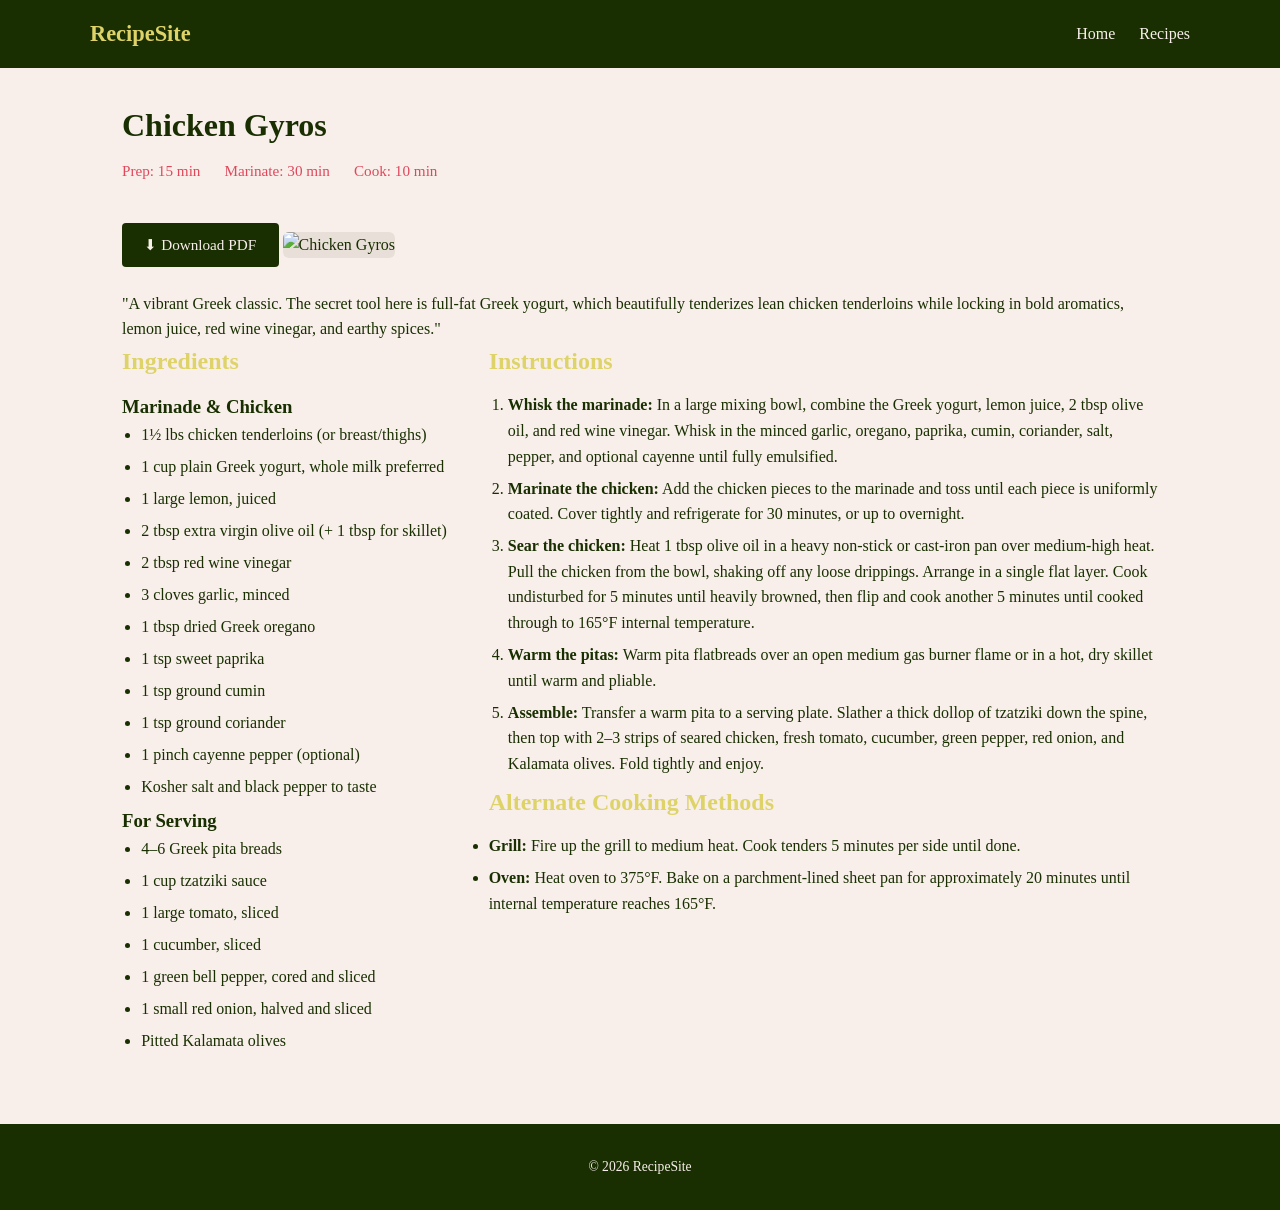
==== chicken-gyros.html @ 51a6a679 "initial commit" ====
<!DOCTYPE html>
<html lang="en">
<head>
  <meta charset="UTF-8" />
  <meta name="viewport" content="width=device-width, initial-scale=1.0" />
  <title>Chicken Gyros — Recipe Site</title>
  <link rel="stylesheet" href="css/style.css" />
</head>
<body>
  <header>
    <nav>
      <a href="index.html" class="logo">RecipeSite</a>
      <ul>
        <li><a href="index.html">Home</a></li>
        <li><a href="recipes.html">Recipes</a></li>
      </ul>
    </nav>
  </header>

  <main class="recipe-page">
    <h1>Chicken Gyros</h1>

    <div class="recipe-meta">
      <span>Prep: 15 min</span>
      <span>Marinate: 30 min</span>
      <span>Cook: 10 min</span>
    </div>

    <a href="The_Mediterranean_Dish_Chicken_Gyros.pdf" download class="btn-download">⬇ Download PDF</a>

    <img src="images/chicken-gyros.jpg" alt="Chicken Gyros" class="recipe-hero" />

    <p class="recipe-description">"A vibrant Greek classic. The secret tool here is full-fat Greek yogurt, which beautifully tenderizes lean chicken tenderloins while locking in bold aromatics, lemon juice, red wine vinegar, and earthy spices."</p>

    <section class="recipe-body">
      <div class="ingredients">
        <h2>Ingredients</h2>
        <h3>Marinade &amp; Chicken</h3>
        <ul>
          <li>1½ lbs chicken tenderloins (or breast/thighs)</li>
          <li>1 cup plain Greek yogurt, whole milk preferred</li>
          <li>1 large lemon, juiced</li>
          <li>2 tbsp extra virgin olive oil (+ 1 tbsp for skillet)</li>
          <li>2 tbsp red wine vinegar</li>
          <li>3 cloves garlic, minced</li>
          <li>1 tbsp dried Greek oregano</li>
          <li>1 tsp sweet paprika</li>
          <li>1 tsp ground cumin</li>
          <li>1 tsp ground coriander</li>
          <li>1 pinch cayenne pepper (optional)</li>
          <li>Kosher salt and black pepper to taste</li>
        </ul>
        <h3>For Serving</h3>
        <ul>
          <li>4–6 Greek pita breads</li>
          <li>1 cup tzatziki sauce</li>
          <li>1 large tomato, sliced</li>
          <li>1 cucumber, sliced</li>
          <li>1 green bell pepper, cored and sliced</li>
          <li>1 small red onion, halved and sliced</li>
          <li>Pitted Kalamata olives</li>
        </ul>
      </div>

      <div class="instructions">
        <h2>Instructions</h2>
        <ol>
          <li><strong>Whisk the marinade:</strong> In a large mixing bowl, combine the Greek yogurt, lemon juice, 2 tbsp olive oil, and red wine vinegar. Whisk in the minced garlic, oregano, paprika, cumin, coriander, salt, pepper, and optional cayenne until fully emulsified.</li>
          <li><strong>Marinate the chicken:</strong> Add the chicken pieces to the marinade and toss until each piece is uniformly coated. Cover tightly and refrigerate for 30 minutes, or up to overnight.</li>
          <li><strong>Sear the chicken:</strong> Heat 1 tbsp olive oil in a heavy non-stick or cast-iron pan over medium-high heat. Pull the chicken from the bowl, shaking off any loose drippings. Arrange in a single flat layer. Cook undisturbed for 5 minutes until heavily browned, then flip and cook another 5 minutes until cooked through to 165°F internal temperature.</li>
          <li><strong>Warm the pitas:</strong> Warm pita flatbreads over an open medium gas burner flame or in a hot, dry skillet until warm and pliable.</li>
          <li><strong>Assemble:</strong> Transfer a warm pita to a serving plate. Slather a thick dollop of tzatziki down the spine, then top with 2–3 strips of seared chicken, fresh tomato, cucumber, green pepper, red onion, and Kalamata olives. Fold tightly and enjoy.</li>
        </ol>

        <h2>Alternate Cooking Methods</h2>
        <ul>
          <li><strong>Grill:</strong> Fire up the grill to medium heat. Cook tenders 5 minutes per side until done.</li>
          <li><strong>Oven:</strong> Heat oven to 375°F. Bake on a parchment-lined sheet pan for approximately 20 minutes until internal temperature reaches 165°F.</li>
        </ul>
      </div>
    </section>
  </main>

  <footer>
    <p>&copy; 2026 RecipeSite</p>
  </footer>
</body>
</html>
---- css/style.css ----
/* ── Palette ──────────────────────────────────────────
   #F8EFEA  cream      → page background
   #DED369  olive gold → accents, section headings
   #E0475B  raspberry  → primary action color
   #192F01  deep green → header, footer, strong text
   ───────────────────────────────────────────────── */

*, *::before, *::after { box-sizing: border-box; margin: 0; padding: 0; }

body {
  font-family: Georgia, serif;
  color: #192F01;
  background: #F8EFEA;
  line-height: 1.6;
}

/* ── Nav ── */
header { background: #192F01; padding: 1rem 2rem; }
nav { display: flex; align-items: center; justify-content: space-between; max-width: 1100px; margin: auto; }
.logo { font-size: 1.4rem; font-weight: bold; text-decoration: none; color: #DED369; }
nav ul { list-style: none; display: flex; gap: 1.5rem; }
nav ul a { text-decoration: none; color: #F8EFEA; }
nav ul a:hover { color: #DED369; }

/* ── Main content ── */
main { max-width: 1100px; margin: 2rem auto; padding: 0 2rem; }

/* ── Hero ── */
.hero { text-align: center; padding: 4rem 0; }
.hero h1 { font-size: 2.8rem; margin-bottom: 1rem; color: #192F01; }
.hero p { font-size: 1.2rem; color: #555; margin-bottom: 1.5rem; }

/* ── Button ── */
.btn {
  display: inline-block;
  padding: 0.7rem 1.6rem;
  background: #E0475B;
  color: #fff;
  text-decoration: none;
  border-radius: 4px;
}
.btn:hover { background: #c73650; }

/* ── Card grid ── */
.featured h2 { margin-bottom: 1.5rem; color: #DED369; }
.card-grid { display: grid; grid-template-columns: repeat(auto-fill, minmax(240px, 1fr)); gap: 1.5rem; }
.card { text-decoration: none; color: inherit; border: 2px solid #DED369; border-radius: 6px; overflow: hidden; background: #fff; transition: box-shadow 0.2s; }
.card:hover { box-shadow: 0 4px 14px rgba(25,47,1,0.15); }
.card img { width: 100%; height: 180px; object-fit: cover; display: block; background: #e8e0d8; }
.card h3 { padding: 0.5rem 0.75rem; color: #192F01; }
.card p { font-size: 0.9rem; color: #666; padding: 0 0.75rem 0.75rem; }

/* ── Download button ── */
.btn-download {
  display: inline-block;
  margin: 1rem 0 1.5rem;
  padding: 0.6rem 1.4rem;
  background: #192F01;
  color: #F8EFEA;
  text-decoration: none;
  border-radius: 4px;
  font-size: 0.95rem;
}
.btn-download:hover { background: #2e5002; }

/* ── Recipe page ── */
.recipe-meta { display: flex; gap: 1.5rem; color: #E0475B; font-size: 0.95rem; margin: 0.5rem 0 1.5rem; }
.recipe-hero { width: 100%; max-height: 400px; object-fit: cover; border-radius: 6px; margin-bottom: 2rem; background: #e8e0d8; }
.recipe-body { display: grid; grid-template-columns: 1fr 2fr; gap: 2rem; }
.ingredients h2, .instructions h2 { color: #DED369; margin-bottom: 0.75rem; }
.ingredients ul, .instructions ol { padding-left: 1.2rem; }
.ingredients li, .instructions li { margin-bottom: 0.4rem; }

/* ── Footer ── */
footer { text-align: center; padding: 2rem; color: #F8EFEA; background: #192F01; font-size: 0.85rem; margin-top: 4rem; }

/* ── Responsive ── */
@media (max-width: 600px) {
  .recipe-body { grid-template-columns: 1fr; }
  .hero h1 { font-size: 2rem; }
}
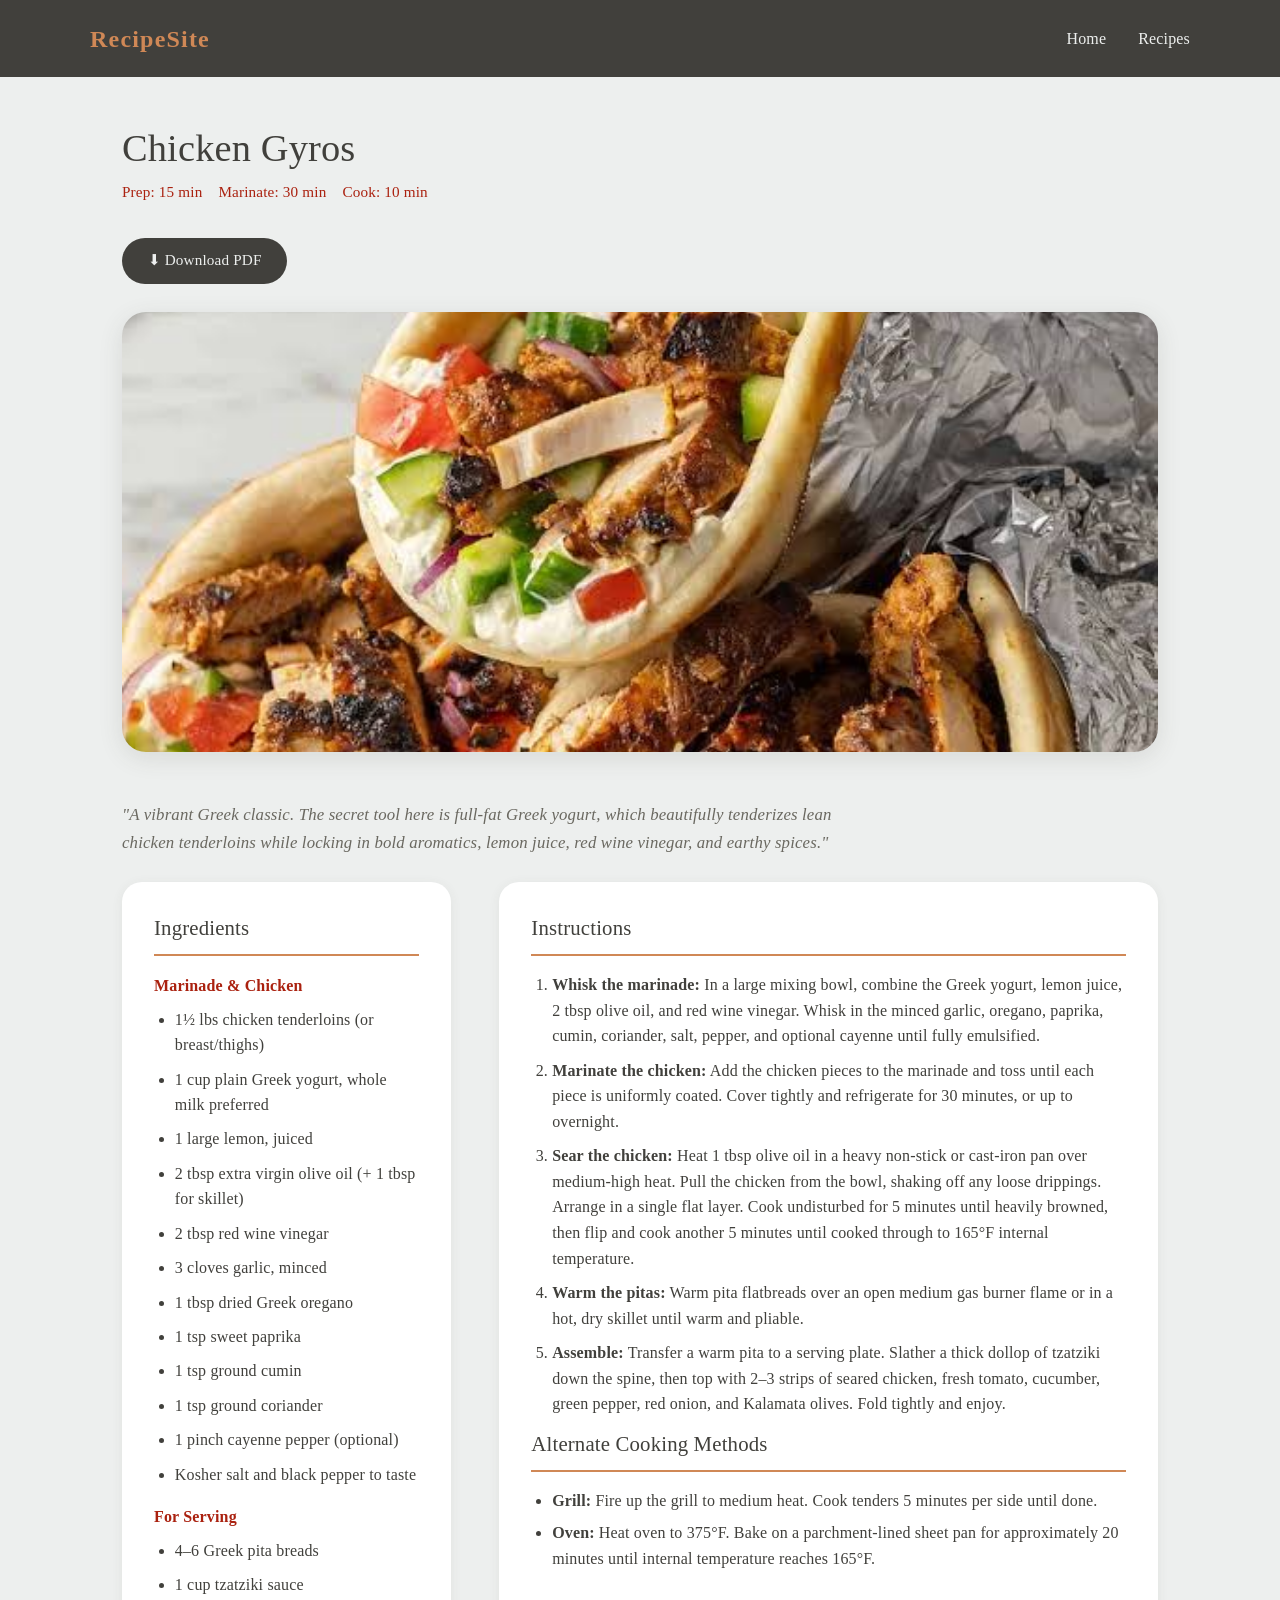
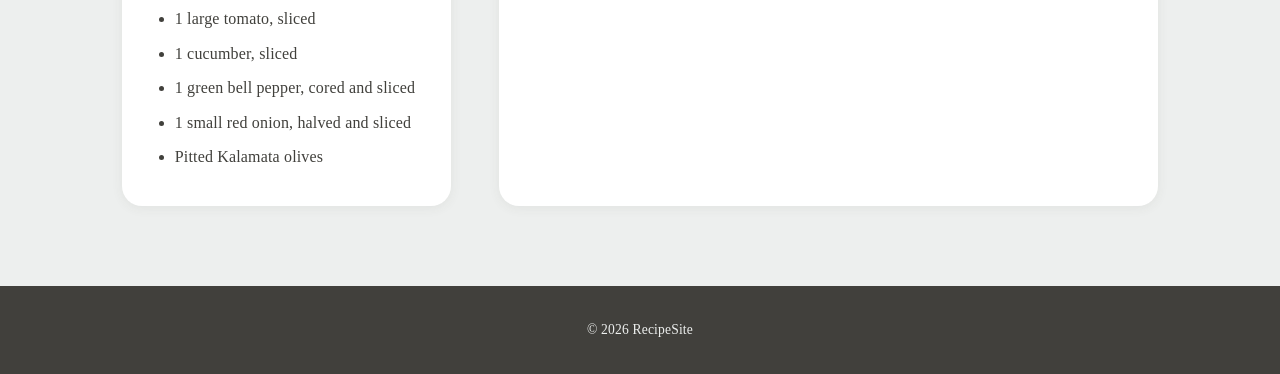
==== commit 54d95161: "changes" ====
--- a/chicken-gyros.html
+++ b/chicken-gyros.html
@@ -28,7 +28,7 @@
 
     <a href="The_Mediterranean_Dish_Chicken_Gyros.pdf" download class="btn-download">⬇ Download PDF</a>
 
-    <img src="images/chicken-gyros.jpg" alt="Chicken Gyros" class="recipe-hero" />
+    <img src="images/chicken_gyro.jpg" alt="Chicken Gyros" class="recipe-hero" />
 
     <p class="recipe-description">"A vibrant Greek classic. The secret tool here is full-fat Greek yogurt, which beautifully tenderizes lean chicken tenderloins while locking in bold aromatics, lemon juice, red wine vinegar, and earthy spices."</p>
 
--- a/css/style.css
+++ b/css/style.css
@@ -1,81 +1,201 @@
 /* ── Palette ──────────────────────────────────────────
-   #F8EFEA  cream      → page background
-   #DED369  olive gold → accents, section headings
-   #E0475B  raspberry  → primary action color
-   #192F01  deep green → header, footer, strong text
+   #EDEFEE  light gray  → page background
+   #D08856  terracotta  → accents, section headings
+   #AA210F  deep red    → primary action color
+   #41403C  charcoal    → header, footer, strong text
    ───────────────────────────────────────────────── */
 
 *, *::before, *::after { box-sizing: border-box; margin: 0; padding: 0; }
 
 body {
-  font-family: Georgia, serif;
-  color: #192F01;
-  background: #F8EFEA;
-  line-height: 1.6;
+  font-family: 'Georgia', serif;
+  color: #41403C;
+  background: #EDEFEE;
+  line-height: 1.75;
+  letter-spacing: 0.01em;
 }
 
 /* ── Nav ── */
-header { background: #192F01; padding: 1rem 2rem; }
+header {
+  background: #41403C;
+  padding: 1.1rem 2.5rem;
+}
 nav { display: flex; align-items: center; justify-content: space-between; max-width: 1100px; margin: auto; }
-.logo { font-size: 1.4rem; font-weight: bold; text-decoration: none; color: #DED369; }
-nav ul { list-style: none; display: flex; gap: 1.5rem; }
-nav ul a { text-decoration: none; color: #F8EFEA; }
-nav ul a:hover { color: #DED369; }
+.logo { font-size: 1.5rem; font-weight: bold; text-decoration: none; color: #D08856; letter-spacing: 0.05em; }
+nav ul { list-style: none; display: flex; gap: 2rem; }
+nav ul a { text-decoration: none; color: #EDEFEE; font-size: 1rem; transition: color 0.2s; }
+nav ul a:hover { color: #D08856; }
 
 /* ── Main content ── */
-main { max-width: 1100px; margin: 2rem auto; padding: 0 2rem; }
+main { max-width: 1100px; margin: 3rem auto; padding: 0 2rem; }
 
 /* ── Hero ── */
-.hero { text-align: center; padding: 4rem 0; }
-.hero h1 { font-size: 2.8rem; margin-bottom: 1rem; color: #192F01; }
-.hero p { font-size: 1.2rem; color: #555; margin-bottom: 1.5rem; }
-
-/* ── Button ── */
+.hero {
+  width: 100%;
+  min-height: 520px;
+  background-size: cover;
+  background-position: center;
+  display: flex;
+  align-items: center;
+  justify-content: center;
+  position: relative;
+}
+.hero::after {
+  content: '';
+  position: absolute;
+  inset: 0;
+  background: linear-gradient(to bottom, rgba(65,64,60,0.3) 0%, rgba(65,64,60,0.6) 100%);
+}
+.hero-overlay {
+  position: relative;
+  z-index: 1;
+  text-align: center;
+  padding: 2rem;
+  max-width: 700px;
+}
+.hero-overlay h1 { font-size: 3.2rem; margin-bottom: 1rem; color: #EDEFEE; font-weight: normal; letter-spacing: 0.02em; text-shadow: 0 2px 8px rgba(0,0,0,0.3); }
+.hero-overlay p { font-size: 1.2rem; color: #e8e4e0; margin-bottom: 2rem; }
+.hero h1 { font-size: 3rem; margin-bottom: 1rem; color: #EDEFEE; font-weight: normal; }
+.hero p { font-size: 1.2rem; color: #e8e4e0; margin-bottom: 2rem; }
+
+/* ── Buttons ── */
 .btn {
   display: inline-block;
-  padding: 0.7rem 1.6rem;
-  background: #E0475B;
+  padding: 0.75rem 2rem;
+  background: #AA210F;
   color: #fff;
   text-decoration: none;
-  border-radius: 4px;
-}
-.btn:hover { background: #c73650; }
-
-/* ── Card grid ── */
-.featured h2 { margin-bottom: 1.5rem; color: #DED369; }
-.card-grid { display: grid; grid-template-columns: repeat(auto-fill, minmax(240px, 1fr)); gap: 1.5rem; }
-.card { text-decoration: none; color: inherit; border: 2px solid #DED369; border-radius: 6px; overflow: hidden; background: #fff; transition: box-shadow 0.2s; }
-.card:hover { box-shadow: 0 4px 14px rgba(25,47,1,0.15); }
-.card img { width: 100%; height: 180px; object-fit: cover; display: block; background: #e8e0d8; }
-.card h3 { padding: 0.5rem 0.75rem; color: #192F01; }
-.card p { font-size: 0.9rem; color: #666; padding: 0 0.75rem 0.75rem; }
-
-/* ── Download button ── */
+  border-radius: 2rem;
+  font-size: 1rem;
+  transition: background 0.25s, transform 0.2s;
+}
+.btn:hover { background: #8a1a0c; transform: translateY(-2px); }
+
 .btn-download {
   display: inline-block;
-  margin: 1rem 0 1.5rem;
-  padding: 0.6rem 1.4rem;
-  background: #192F01;
-  color: #F8EFEA;
+  margin: 1rem 0 1.75rem;
+  padding: 0.6rem 1.6rem;
+  background: #41403C;
+  color: #EDEFEE;
   text-decoration: none;
-  border-radius: 4px;
+  border-radius: 2rem;
   font-size: 0.95rem;
-}
-.btn-download:hover { background: #2e5002; }
+  transition: background 0.25s, transform 0.2s;
+}
+.btn-download:hover { background: #5a5955; transform: translateY(-2px); }
+
+/* ── Featured section heading ── */
+.featured { margin-top: 1rem; }
+.featured h2 {
+  margin-bottom: 2rem;
+  color: #41403C;
+  font-size: 1.8rem;
+  font-weight: normal;
+  text-align: center;
+  position: relative;
+}
+.featured h2::after {
+  content: '';
+  display: block;
+  width: 60px;
+  height: 3px;
+  background: #D08856;
+  border-radius: 2px;
+  margin: 0.5rem auto 0;
+}
+
+/* ── Card grid ── */
+.card-grid { display: grid; grid-template-columns: repeat(auto-fill, minmax(260px, 1fr)); gap: 2rem; }
+.card {
+  text-decoration: none;
+  color: inherit;
+  border-radius: 1.25rem;
+  overflow: hidden;
+  background: #fff;
+  box-shadow: 0 2px 12px rgba(65,64,60,0.08);
+  transition: box-shadow 0.3s, transform 0.3s;
+}
+.card:hover {
+  box-shadow: 0 8px 28px rgba(65,64,60,0.18);
+  transform: translateY(-4px);
+}
+.card img { width: 100%; height: 200px; object-fit: cover; display: block; background: #dcdcda; }
+.card h3 { padding: 0.85rem 1rem 0.3rem; color: #41403C; font-size: 1.05rem; }
+.card p { font-size: 0.9rem; color: #666; padding: 0 1rem 1rem; line-height: 1.5; }
 
 /* ── Recipe page ── */
-.recipe-meta { display: flex; gap: 1.5rem; color: #E0475B; font-size: 0.95rem; margin: 0.5rem 0 1.5rem; }
-.recipe-hero { width: 100%; max-height: 400px; object-fit: cover; border-radius: 6px; margin-bottom: 2rem; background: #e8e0d8; }
-.recipe-body { display: grid; grid-template-columns: 1fr 2fr; gap: 2rem; }
-.ingredients h2, .instructions h2 { color: #DED369; margin-bottom: 0.75rem; }
-.ingredients ul, .instructions ol { padding-left: 1.2rem; }
-.ingredients li, .instructions li { margin-bottom: 0.4rem; }
+.recipe-page h1 {
+  font-size: 2.4rem;
+  font-weight: normal;
+  margin-bottom: 0.5rem;
+  line-height: 1.2;
+}
+.recipe-meta {
+  display: flex;
+  flex-wrap: wrap;
+  gap: 1rem;
+  color: #AA210F;
+  font-size: 0.95rem;
+  margin-bottom: 1rem;
+}
+.recipe-description {
+  font-style: italic;
+  color: #6a6860;
+  margin-bottom: 1.5rem;
+  font-size: 1.05rem;
+  max-width: 750px;
+  line-height: 1.7;
+}
+.recipe-hero {
+  width: 100%;
+  max-height: 440px;
+  object-fit: cover;
+  border-radius: 1.5rem;
+  margin-bottom: 2.5rem;
+  box-shadow: 0 6px 24px rgba(65,64,60,0.12);
+}
+.recipe-body {
+  display: grid;
+  grid-template-columns: 1fr 2fr;
+  gap: 3rem;
+}
+.ingredients, .instructions {
+  background: #fff;
+  border-radius: 1.25rem;
+  padding: 1.75rem 2rem;
+  box-shadow: 0 2px 12px rgba(65,64,60,0.07);
+}
+.ingredients h2, .instructions h2 {
+  color: #41403C;
+  font-size: 1.3rem;
+  font-weight: normal;
+  margin-bottom: 1rem;
+  padding-bottom: 0.5rem;
+  border-bottom: 2px solid #D08856;
+}
+.ingredients h3 {
+  font-size: 1rem;
+  color: #AA210F;
+  margin: 1rem 0 0.4rem;
+}
+.ingredients ul, .instructions ol { padding-left: 1.3rem; }
+.ingredients li, .instructions li { margin-bottom: 0.55rem; line-height: 1.6; }
+.instructions ul { padding-left: 1.3rem; margin-top: 0.5rem; }
+.instructions ul li { margin-bottom: 0.4rem; }
 
 /* ── Footer ── */
-footer { text-align: center; padding: 2rem; color: #F8EFEA; background: #192F01; font-size: 0.85rem; margin-top: 4rem; }
+footer {
+  text-align: center;
+  padding: 2rem;
+  color: #EDEFEE;
+  background: #41403C;
+  font-size: 0.85rem;
+  margin-top: 5rem;
+}
 
 /* ── Responsive ── */
-@media (max-width: 600px) {
+@media (max-width: 700px) {
   .recipe-body { grid-template-columns: 1fr; }
-  .hero h1 { font-size: 2rem; }
-}
+  .hero h1 { font-size: 2.1rem; }
+  .recipe-page h1 { font-size: 1.8rem; }
+}
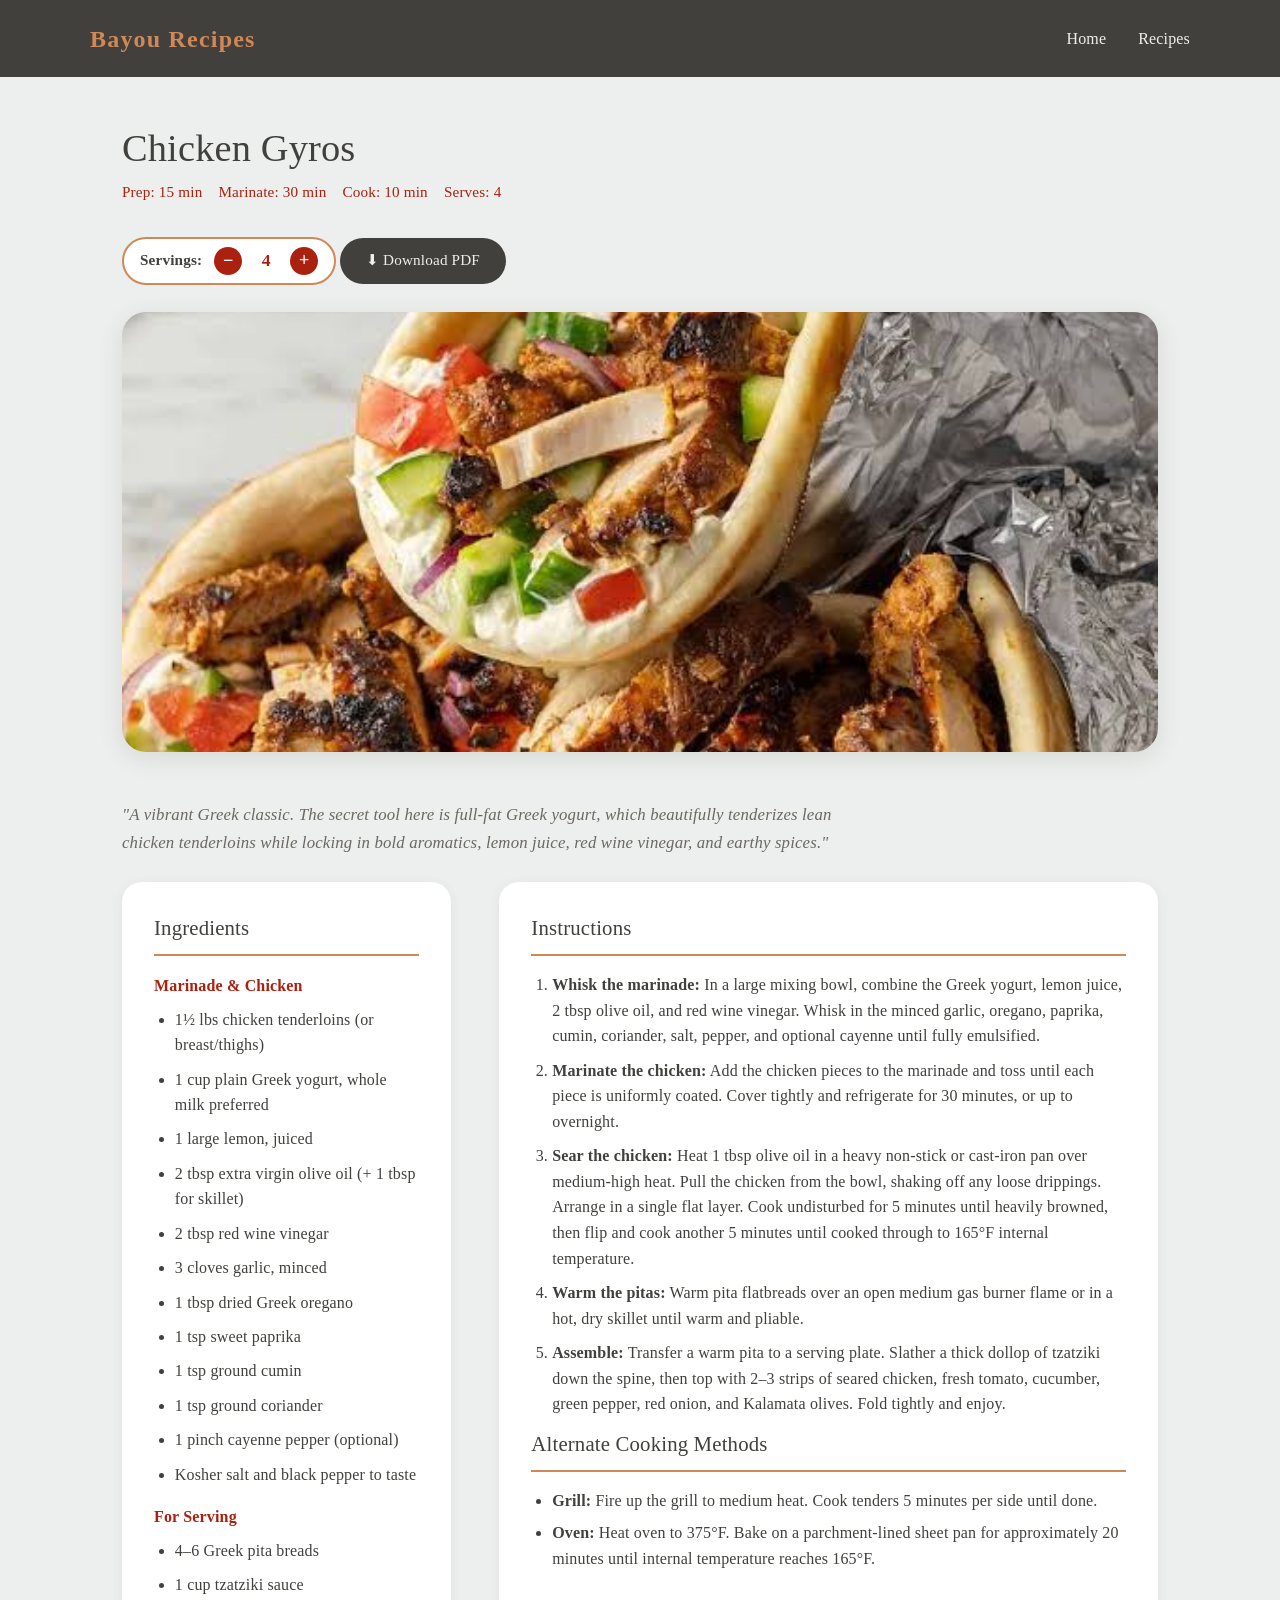
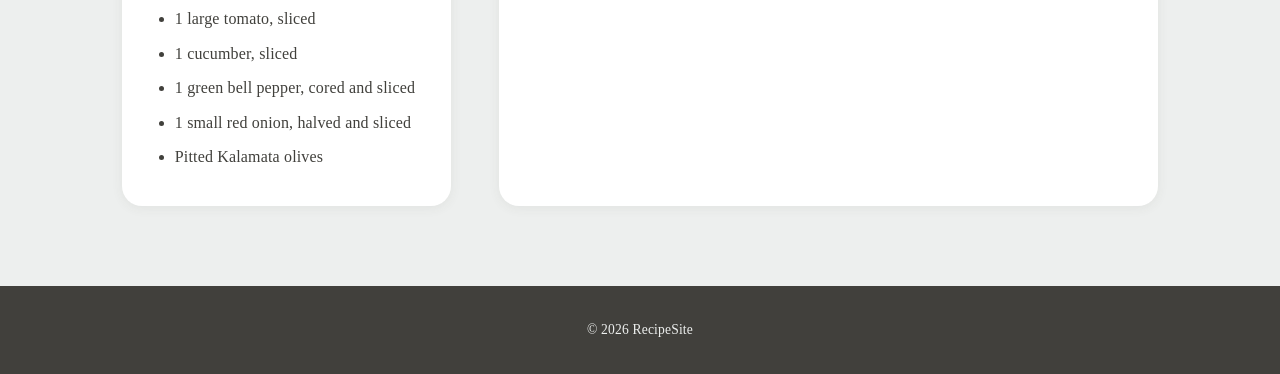
==== commit ac6e65d3: "added js and favicon" ====
--- a/chicken-gyros.html
+++ b/chicken-gyros.html
@@ -4,12 +4,14 @@
   <meta charset="UTF-8" />
   <meta name="viewport" content="width=device-width, initial-scale=1.0" />
   <title>Chicken Gyros — Recipe Site</title>
+  <link rel="icon" href="favicon.svg" type="image/svg+xml" />
   <link rel="stylesheet" href="css/style.css" />
+  <script src="js/scaler.js" defer></script>
 </head>
 <body>
   <header>
     <nav>
-      <a href="index.html" class="logo">RecipeSite</a>
+      <a href="index.html" class="logo">Bayou Recipes</a>
       <ul>
         <li><a href="index.html">Home</a></li>
         <li><a href="recipes.html">Recipes</a></li>
@@ -17,13 +19,21 @@
     </nav>
   </header>
 
-  <main class="recipe-page">
+  <main class="recipe-page" data-base-servings="4">
     <h1>Chicken Gyros</h1>
 
     <div class="recipe-meta">
       <span>Prep: 15 min</span>
       <span>Marinate: 30 min</span>
       <span>Cook: 10 min</span>
+      <span>Serves: 4</span>
+    </div>
+
+    <div class="scaler">
+      <span class="scaler-label">Servings:</span>
+      <button class="scaler-btn" id="scaler-decrease" aria-label="Decrease servings">−</button>
+      <span id="serving-count">4</span>
+      <button class="scaler-btn" id="scaler-increase" aria-label="Increase servings">+</button>
     </div>
 
     <a href="The_Mediterranean_Dish_Chicken_Gyros.pdf" download class="btn-download">⬇ Download PDF</a>
@@ -37,27 +47,27 @@
         <h2>Ingredients</h2>
         <h3>Marinade &amp; Chicken</h3>
         <ul>
-          <li>1½ lbs chicken tenderloins (or breast/thighs)</li>
-          <li>1 cup plain Greek yogurt, whole milk preferred</li>
-          <li>1 large lemon, juiced</li>
-          <li>2 tbsp extra virgin olive oil (+ 1 tbsp for skillet)</li>
-          <li>2 tbsp red wine vinegar</li>
-          <li>3 cloves garlic, minced</li>
-          <li>1 tbsp dried Greek oregano</li>
-          <li>1 tsp sweet paprika</li>
-          <li>1 tsp ground cumin</li>
-          <li>1 tsp ground coriander</li>
-          <li>1 pinch cayenne pepper (optional)</li>
+          <li><span class="amount" data-base="1.5">1½</span> lbs chicken tenderloins (or breast/thighs)</li>
+          <li><span class="amount" data-base="1">1</span> cup plain Greek yogurt, whole milk preferred</li>
+          <li><span class="amount" data-base="1">1</span> large lemon, juiced</li>
+          <li><span class="amount" data-base="2">2</span> tbsp extra virgin olive oil (+ <span class="amount" data-base="1">1</span> tbsp for skillet)</li>
+          <li><span class="amount" data-base="2">2</span> tbsp red wine vinegar</li>
+          <li><span class="amount" data-base="3">3</span> cloves garlic, minced</li>
+          <li><span class="amount" data-base="1">1</span> tbsp dried Greek oregano</li>
+          <li><span class="amount" data-base="1">1</span> tsp sweet paprika</li>
+          <li><span class="amount" data-base="1">1</span> tsp ground cumin</li>
+          <li><span class="amount" data-base="1">1</span> tsp ground coriander</li>
+          <li><span class="amount" data-base="1">1</span> pinch cayenne pepper (optional)</li>
           <li>Kosher salt and black pepper to taste</li>
         </ul>
         <h3>For Serving</h3>
         <ul>
-          <li>4–6 Greek pita breads</li>
-          <li>1 cup tzatziki sauce</li>
-          <li>1 large tomato, sliced</li>
-          <li>1 cucumber, sliced</li>
-          <li>1 green bell pepper, cored and sliced</li>
-          <li>1 small red onion, halved and sliced</li>
+          <li><span class="amount" data-base="4">4</span>–<span class="amount" data-base="6">6</span> Greek pita breads</li>
+          <li><span class="amount" data-base="1">1</span> cup tzatziki sauce</li>
+          <li><span class="amount" data-base="1">1</span> large tomato, sliced</li>
+          <li><span class="amount" data-base="1">1</span> cucumber, sliced</li>
+          <li><span class="amount" data-base="1">1</span> green bell pepper, cored and sliced</li>
+          <li><span class="amount" data-base="1">1</span> small red onion, halved and sliced</li>
           <li>Pitted Kalamata olives</li>
         </ul>
       </div>
--- a/css/style.css
+++ b/css/style.css
@@ -193,9 +193,114 @@
   margin-top: 5rem;
 }
 
-/* ── Responsive ── */
-@media (max-width: 700px) {
-  .recipe-body { grid-template-columns: 1fr; }
-  .hero h1 { font-size: 2.1rem; }
-  .recipe-page h1 { font-size: 1.8rem; }
-}
+/* ── Search bar ── */
+.search-wrap {
+  margin: 1.5rem 0 2rem;
+  display: flex;
+  flex-direction: column;
+  align-items: center;
+  gap: 0.5rem;
+}
+#recipe-search {
+  width: 100%;
+  max-width: 480px;
+  padding: 0.75rem 1.2rem;
+  border: 2px solid #D08856;
+  border-radius: 2rem;
+  font-size: 1rem;
+  font-family: inherit;
+  background: #fff;
+  color: #41403C;
+  outline: none;
+  transition: border-color 0.2s, box-shadow 0.2s;
+}
+#recipe-search:focus { border-color: #AA210F; box-shadow: 0 0 0 3px rgba(170,33,15,0.1); }
+#no-results { display: none; color: #AA210F; font-style: italic; font-size: 0.95rem; }
+
+/* ── Serving scaler ── */
+.scaler {
+  display: inline-flex;
+  align-items: center;
+  gap: 0.75rem;
+  background: #fff;
+  border: 2px solid #D08856;
+  border-radius: 2rem;
+  padding: 0.4rem 1rem;
+  margin: 0.75rem 0 1.5rem;
+  font-size: 0.95rem;
+}
+.scaler-label { color: #41403C; font-weight: bold; }
+.scaler-btn {
+  background: #AA210F;
+  color: #fff;
+  border: none;
+  border-radius: 50%;
+  width: 28px;
+  height: 28px;
+  font-size: 1.1rem;
+  line-height: 1;
+  cursor: pointer;
+  transition: background 0.2s;
+  display: flex;
+  align-items: center;
+  justify-content: center;
+}
+.scaler-btn:hover:not(:disabled) { background: #8a1a0c; }
+.scaler-btn:disabled { background: #ccc; cursor: not-allowed; }
+#serving-count { min-width: 1.5rem; text-align: center; font-size: 1.1rem; font-weight: bold; color: #AA210F; }
+
+/* ── Responsive — Tablet (≤900px) ── */
+@media (max-width: 900px) {
+  main { margin: 2rem auto; padding: 0 1.5rem; }
+
+  .hero { min-height: 420px; }
+  .hero-overlay h1 { font-size: 2.6rem; }
+
+  .card-grid { grid-template-columns: repeat(2, 1fr); gap: 1.5rem; }
+
+  .recipe-body { grid-template-columns: 1fr; gap: 1.5rem; }
+  .recipe-page h1 { font-size: 2rem; }
+  .recipe-hero { max-height: 340px; }
+}
+
+/* ── Responsive — Mobile (≤600px) ── */
+@media (max-width: 600px) {
+  /* Nav */
+  header { padding: 0.9rem 1.2rem; }
+  .logo { font-size: 1.2rem; }
+  nav ul { gap: 1.2rem; }
+  nav ul a { font-size: 0.9rem; }
+
+  /* Hero */
+  .hero { min-height: 320px; }
+  .hero-overlay { padding: 1.25rem; }
+  .hero-overlay h1 { font-size: 1.9rem; }
+  .hero-overlay p { font-size: 1rem; margin-bottom: 1.4rem; }
+  .hero h1 { font-size: 1.9rem; }
+
+  /* Main */
+  main { margin: 1.5rem auto; padding: 0 1rem; }
+
+  /* Cards — single column */
+  .card-grid { grid-template-columns: 1fr; gap: 1.25rem; }
+  .card img { height: 180px; }
+
+  /* Featured heading */
+  .featured h2 { font-size: 1.4rem; }
+
+  /* Buttons — full width on mobile */
+  .btn { display: block; text-align: center; padding: 0.85rem 1rem; }
+  .btn-download { display: block; text-align: center; }
+
+  /* Recipe page */
+  .recipe-page h1 { font-size: 1.6rem; }
+  .recipe-meta { font-size: 0.85rem; gap: 0.6rem; }
+  .recipe-description { font-size: 0.95rem; }
+  .recipe-hero { border-radius: 0.75rem; max-height: 240px; }
+  .recipe-body { gap: 1.25rem; }
+  .ingredients, .instructions { padding: 1.25rem 1.25rem; }
+  .ingredients h2, .instructions h2 { font-size: 1.1rem; }
+
+  /* Footer */
+  footer { margin-top: 3rem; padding: 1.5rem 1rem; }
+}
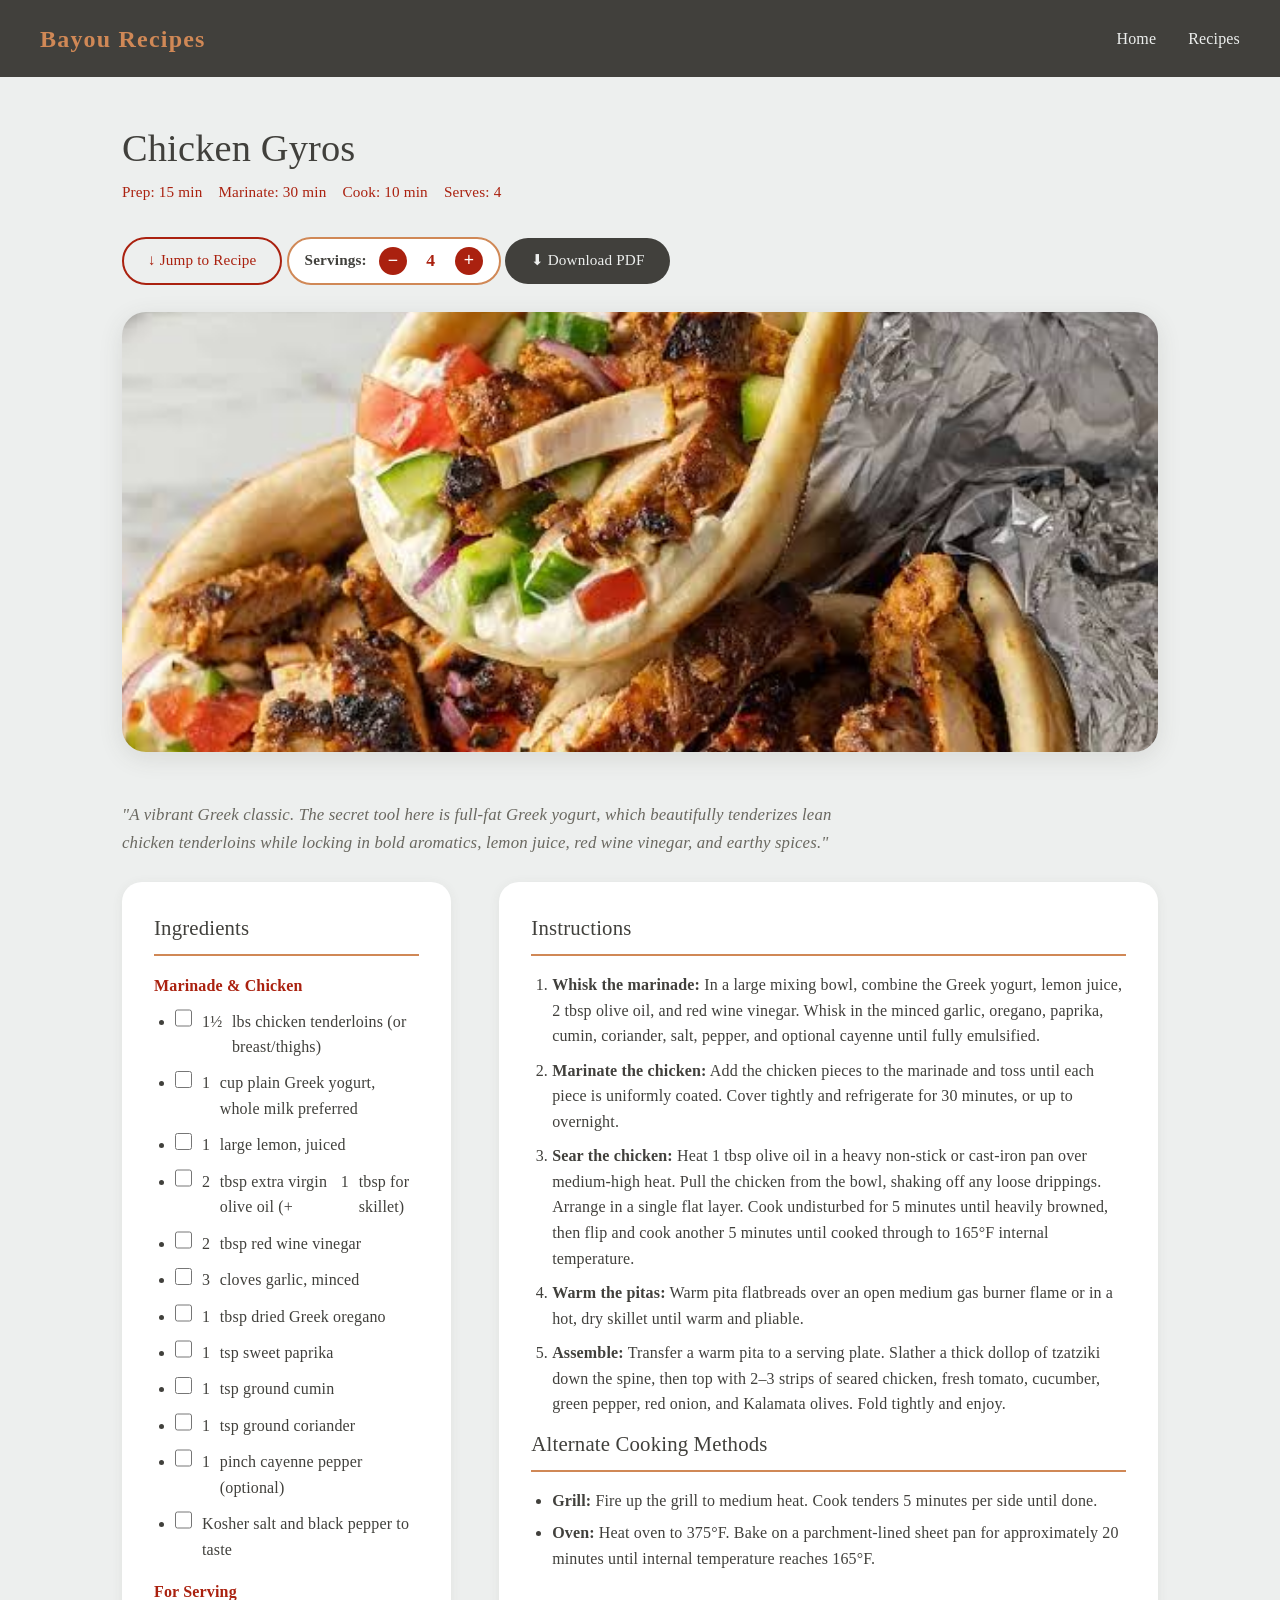
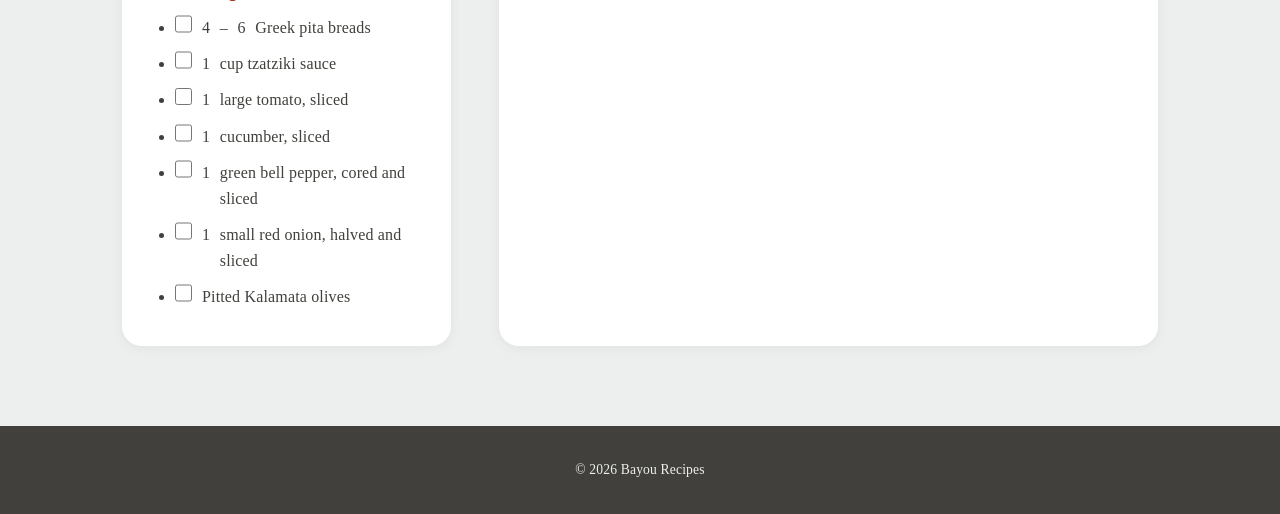
==== commit 414ff209: "mucho changes" ====
--- a/chicken-gyros.html
+++ b/chicken-gyros.html
@@ -7,6 +7,7 @@
   <link rel="icon" href="favicon.svg" type="image/svg+xml" />
   <link rel="stylesheet" href="css/style.css" />
   <script src="js/scaler.js" defer></script>
+  <script src="js/checklist.js" defer></script>
 </head>
 <body>
   <header>
@@ -29,6 +30,8 @@
       <span>Serves: 4</span>
     </div>
 
+    <a href="#recipe" class="btn-jump">↓ Jump to Recipe</a>
+
     <div class="scaler">
       <span class="scaler-label">Servings:</span>
       <button class="scaler-btn" id="scaler-decrease" aria-label="Decrease servings">−</button>
@@ -42,7 +45,7 @@
 
     <p class="recipe-description">"A vibrant Greek classic. The secret tool here is full-fat Greek yogurt, which beautifully tenderizes lean chicken tenderloins while locking in bold aromatics, lemon juice, red wine vinegar, and earthy spices."</p>
 
-    <section class="recipe-body">
+    <section class="recipe-body" id="recipe">
       <div class="ingredients">
         <h2>Ingredients</h2>
         <h3>Marinade &amp; Chicken</h3>
@@ -92,7 +95,7 @@
   </main>
 
   <footer>
-    <p>&copy; 2026 RecipeSite</p>
+    <p>&copy; 2026 Bayou Recipes</p>
   </footer>
 </body>
 </html>
--- a/css/style.css
+++ b/css/style.css
@@ -7,6 +7,8 @@
 
 *, *::before, *::after { box-sizing: border-box; margin: 0; padding: 0; }
 
+html { scroll-behavior: smooth; }
+
 body {
   font-family: 'Georgia', serif;
   color: #41403C;
@@ -20,7 +22,7 @@
   background: #41403C;
   padding: 1.1rem 2.5rem;
 }
-nav { display: flex; align-items: center; justify-content: space-between; max-width: 1100px; margin: auto; }
+nav { display: flex; align-items: center; justify-content: space-between; }
 .logo { font-size: 1.5rem; font-weight: bold; text-decoration: none; color: #D08856; letter-spacing: 0.05em; }
 nav ul { list-style: none; display: flex; gap: 2rem; }
 nav ul a { text-decoration: none; color: #EDEFEE; font-size: 1rem; transition: color 0.2s; }
@@ -70,6 +72,20 @@
   transition: background 0.25s, transform 0.2s;
 }
 .btn:hover { background: #8a1a0c; transform: translateY(-2px); }
+
+.btn-jump {
+  display: inline-block;
+  margin: 0.75rem 0 0.5rem;
+  padding: 0.55rem 1.5rem;
+  background: transparent;
+  color: #AA210F;
+  border: 2px solid #AA210F;
+  text-decoration: none;
+  border-radius: 2rem;
+  font-size: 0.95rem;
+  transition: background 0.25s, color 0.25s, transform 0.2s;
+}
+.btn-jump:hover { background: #AA210F; color: #fff; transform: translateY(-2px); }
 
 .btn-download {
   display: inline-block;
@@ -191,6 +207,27 @@
   background: #41403C;
   font-size: 0.85rem;
   margin-top: 5rem;
+}
+
+/* ── Ingredient checklist ── */
+.ingredient-label {
+  display: flex;
+  align-items: baseline;
+  gap: 0.6rem;
+  cursor: pointer;
+  transition: opacity 0.2s;
+}
+.ingredient-check {
+  flex-shrink: 0;
+  width: 1.1rem;
+  height: 1.1rem;
+  margin-top: 0.15rem;
+  accent-color: #AA210F;
+  cursor: pointer;
+}
+.ingredients li.checked .ingredient-label {
+  opacity: 0.4;
+  text-decoration: line-through;
 }
 
 /* ── Search bar ── */
@@ -249,6 +286,42 @@
 .scaler-btn:disabled { background: #ccc; cursor: not-allowed; }
 #serving-count { min-width: 1.5rem; text-align: center; font-size: 1.1rem; font-weight: bold; color: #AA210F; }
 
+/* ── Print ── */
+@media print {
+  /* Hide everything that isn't the recipe */
+  header, footer, .scaler, .btn-download, .btn, .search-wrap { display: none !important; }
+
+  body { background: #fff; color: #000; font-size: 11pt; line-height: 1.5; }
+  main { max-width: 100%; margin: 0; padding: 0; }
+
+  /* Recipe hero — keep it but cap the height */
+  .recipe-hero { max-height: 220px; border-radius: 0; box-shadow: none; margin-bottom: 1rem; }
+
+  /* Title and meta */
+  .recipe-page h1 { font-size: 20pt; margin-bottom: 0.25rem; }
+  .recipe-meta { font-size: 10pt; color: #333; margin-bottom: 0.5rem; }
+  .recipe-description { font-size: 10pt; color: #444; margin-bottom: 1rem; }
+
+  /* Two-column layout stays on print */
+  .recipe-body { display: grid; grid-template-columns: 1fr 2fr; gap: 1.5rem; }
+
+  /* Ingredient & instruction cards — no shadow, no background */
+  .ingredients, .instructions { background: none; box-shadow: none; padding: 0; border-radius: 0; }
+  .ingredients h2, .instructions h2 { font-size: 13pt; border-bottom: 1pt solid #999; padding-bottom: 3pt; margin-bottom: 6pt; }
+  .ingredients h3 { font-size: 11pt; margin: 8pt 0 3pt; }
+
+  /* Checkboxes — hide the JS-added checkboxes when printing */
+  .ingredient-check { display: none; }
+  .ingredients li.checked .ingredient-label { opacity: 1; text-decoration: none; }
+
+  /* Don't break ingredients or steps across pages */
+  .ingredients, .instructions { page-break-inside: avoid; }
+  li { page-break-inside: avoid; }
+
+  /* Page URL/date printed by browser — suppress */
+  @page { margin: 1.5cm; }
+}
+
 /* ── Responsive — Tablet (≤900px) ── */
 @media (max-width: 900px) {
   main { margin: 2rem auto; padding: 0 1.5rem; }
